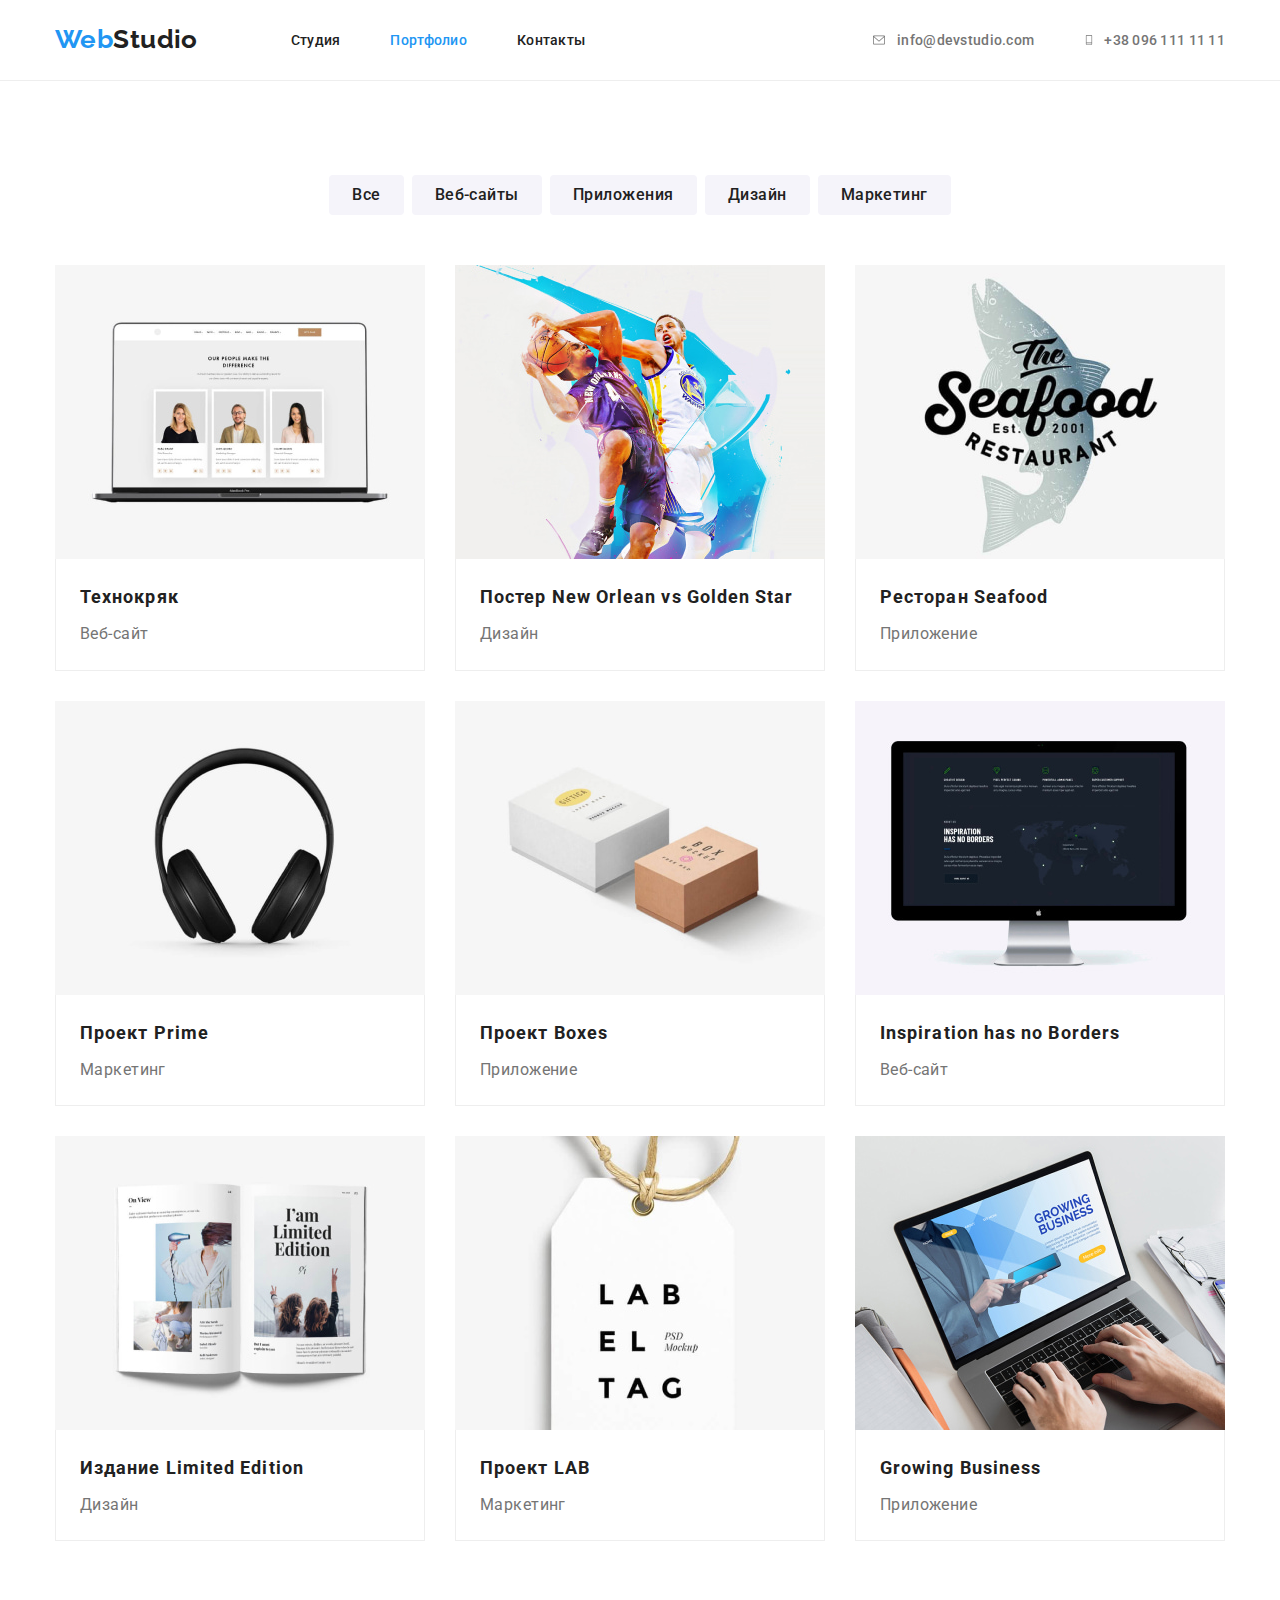
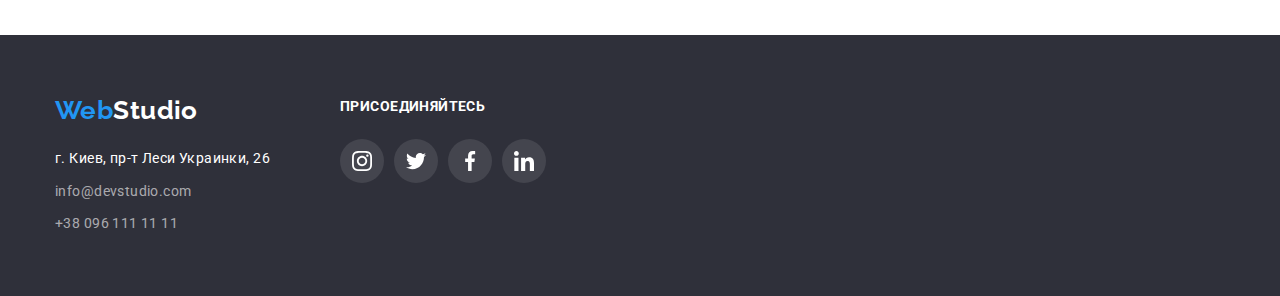
==== portfolio.html @ f3991563 "Добавляет, изменяет стили" ====
<!DOCTYPE html>
<html lang="ru">

<head>
  <meta charset="UTF-8" />
  <meta http-equiv="X-UA-Compatible" content="IE=edge" />
  <meta name="description" content="WebStudio, г. Киев, пр-т Леси Украинки, 26" />
  <meta name="viewport" content="width=device-width, initial-scale=1.0" />
  <title>Document</title>
  <link rel="preconnect" href="https://fonts.googleapis.com">
  <link rel="preconnect" href="https://fonts.gstatic.com" crossorigin>
  <link
    href="https://fonts.googleapis.com/css2?family=Oleo+Script&family=Raleway:wght@700&family=Roboto:wght@400;500;700;900&display=swap"
    rel="stylesheet">
  <link rel="stylesheet"
    href="https://cdnjs.cloudflare.com/ajax/libs/modern-normalize/1.1.0/modern-normalize.min.css" />
  <link rel="stylesheet" href="./css/styles.css" />
</head>

<body>
  <!--Header -->
  <header class="page-header">
    <div class="container header">
      <nav class="main-nav">
        <a href=" ./index.html" class="logo"><span class="accent">Web</span>Studio</a>
        <ul class="site-nav">
          <li class="item">
            <a href="./index.html" class="link">Студия</a>
          </li>

          <li class="item">
            <a href="./portfolio.html" class="link current">Портфолио</a>
          </li>

          <li class="item"><a href="" class="link">Контакты</a></li>
        </ul>
      </nav>
      <ul class="contacts-header">
        <li class="item">
          <a href="mailto:info@devstudio.com" class="button">
            <svg class="icon-e-mail" width="16" height="12">
              <use href="./images/icons.svg#e-mail">
              </use>
            </svg>
            info@devstudio.com</a>
        </li>

        <li class="item">
          <a href="tel:+380961111111" class="button">
            <svg class="icon-mobile" width="10" height="16">
              <use href="./images/icons.svg#mobile">
              </use>
            </svg>
            +38 096 111 11 11</a>
        </li>
      </ul>
    </div>
  </header>

  <main class="page-main">
    <!-- Portfolio -->
    <section class="section portfolio">
      <div class="container">
        <h1 class="portfolio-title visually-hidden">Портфолио</h1>
        <div class="button">
          <ul class="button-list">
            <li class="button-item">
              <button type="button" class="button-portfolio">Все</button>
            </li>

            <li class="button-item">
              <button type="button" class="button-portfolio">
                Веб-сайты
              </button>
            </li>

            <li class="button-item">
              <button type="button" class="button-portfolio">
                Приложения
              </button>

            </li>

            <li class="button-item">
              <button type="button" class="button-portfolio">
                Дизайн
              </button>
            </li>

            <li class="button-item">
              <button type="button" class="button-portfolio">
                Маркетинг
              </button>
            </li>
          </ul>
        </div>

        <div class="card-set">
          <ul class="card-set-list">
            <li class="item">
              <a href="" class="link">
                <img src="./images/portfolio/texnokryak.jpg" alt="Ноутбук" width="370" />
                <div class="card-content">
                  <h2 class="title">Технокряк</h2>
                  <p class="text">Веб-сайт</p>
                </div>
              </a>
            </li>

            <li class="item">
              <a href="" class="link">
                <img src="./images/portfolio/poster.jpg" alt="Игра баскетболистов" width="370" />
                <div class="card-content">
                  <h2 class="title">Постер New Orlean vs Golden Star</h2>
                  <p class="text">Дизайн</p>
                </div>
              </a>
            </li>

            <li class="item">
              <a href="" class="link">
                <img src="./images/portfolio/restoran.jpg" alt="Название ресторана" width="370" />
                <div class="card-content">
                  <h2 class="title">Ресторан Seafood</h2>
                  <p class="text">Приложение</p>
                </div>
              </a>
            </li>

            <li class="item">
              <a href="" class="link">
                <img src="./images/portfolio/prime.jpg" alt="Наушники" width="370" />
                <div class="card-content">
                  <h2 class="title">Проект Prime</h2>
                  <p class="text">Маркетинг</p>
                </div>
              </a>
            </li>

            <li class="item">
              <a href="" class="link">
                <img src="./images/portfolio/box.jpg" alt="Две картонные коробочки" width="370" />
                <div class="card-content">
                  <h2 class="title">Проект Boxes</h2>
                  <p class="text">Приложение</p>
                </div>
              </a>
            </li>

            <li class="item">
              <a href="" class="link">
                <img src="./images/portfolio/monitor.jpg" alt="Монитор" width="370" />
                <div class="card-content">
                  <h2 lang="en" class="title">Inspiration has no Borders</h2>
                  <p class="text">Веб-сайт</p>
                </div>
              </a>
            </li>

            <li class="item">
              <a href="" class="link">
                <img src="./images/portfolio/book-edition.jpg" alt="Разворот книги" width="370" />
                <div class="card-content">
                  <h2 class="title">Издание Limited Edition</h2>
                  <p class="text">Дизайн</p>
                </div>
              </a>
            </li>

            <li class="item">
              <a href="" class="link">
                <img src="./images/portfolio/lab.jpg" alt="Бирка" width="370" />
                <div class="card-content">
                  <h2 class="title">Проект LAB</h2>
                  <p class="text">Маркетинг</p>
                </div>
              </a>

            </li>

            <li class="item">
              <a href="" class="link">
                <img src="./images/portfolio/growing-business.jpg" alt="Ноутбук" width="370" />
                <div class="card-content">
                  <h2 lang="en" class="title">Growing Business</h2>
                  <p class="text">Приложение</p>
                </div>
              </a>
            </li>
          </ul>
        </div>

      </div>
    </section>
  </main>

  <footer class="page-footer">
    <div class="container footer">
      <div class="address">
        <a href="./index.html" class="logo"><span class="accent">Web</span>Studio</a>
        <address>
          <ul class="contacts-list">
            <li class="contacts-item">
              <a href="https://goo.gl/maps/qNfpDweSDdGhbFdq7" target="_blank" rel="noopener noreferrer"
                title="Поисковая система Google" class="link">г. Киев, пр-т Леси Украинки, 26</a>
            </li>

            <li class="contacts-item">
              <a href="mailto:info@devstudio.com" class="button">info@devstudio.com</a>
            </li>

            <li class="contacts-item">
              <a href="tel:+380961111111" class="button">+38 096 111 11 11</a>
            </li>
          </ul>
        </address>
      </div>
      <div class="join">
        <b>Присоединяйтесь</b>
        <ul class="social-list">
          <li class="social-item"><a href="https://www.instagram.com" class="link">
              <svg class="icon-instagram">
                <use href="./images/icons.svg#instagram"></use>
              </svg>
            </a></li>

          <li class="social-item"><a href="https://www.twitter.com" class="link">
              <svg class="icon-twitter">
                <use href="./images/icons.svg#twitter"></use>
              </svg>
            </a></li>

          <li class="social-item"><a href="https://www.facebook.com" class="link">
              <svg class="icon-facebook">
                <use href="./images/icons.svg#facebook"></use>
              </svg>
            </a></li>

          <li class="social-item"><a href="https://www.linkedin.com" class="link">
              <svg class="icon-linkedin">
                <use href="./images/icons.svg#linkedin"></use>
              </svg>
            </a></li>

        </ul>
      </div>
    </div>
  </footer>
</body>

</html>
---- css/styles.css ----
/* Styles for index.html */

:root {
  --primary-text-color: #757575;
  --title-text-color: #212121;
  --contacts-text-color: rgba(255, 255, 255, 0.6);
  --primary-white-color: #ffffff;

  --accent-color: #2196f3;
  --primary-button-accent-color: #188CE8;

  --hero-background-color: #c4c4c4;
  --secondary-background-color: #f5f4fa;
  --header-footer-background-color: #2f303a;

  --primary-button-shadow: 0px 4px 4px rgba(0, 0, 0, 0.15);
  --portfolio-button-shadow: 0px 3px 1px rgba(0, 0, 0, 0.1), 0px 1px 2px rgba(0, 0, 0, 0.08), 0px 2px 2px rgba(0, 0, 0, 0.12);

  --card-set-gap: 30px;
  --card-set-border-color: #eeeeee;

  --team-card-shadow: 0px 1px 3px rgba(0, 0, 0, 0.12), 0px 1px 1px rgba(0, 0, 0, 0.14), 0px 2px 1px rgba(0, 0, 0, 0.2);

  --portfolio-card-shadow: 0px 1px 1px rgba(0, 0, 0, 0.12), 0px 4px 4px rgba(0, 0, 0, 0.06), 1px 4px 6px rgba(0, 0, 0, 0.16);

  --icon-social-color: #afb1b8;
  --icon-social-background-color: rgba(255, 255, 255, 0.1);
}

html {
  box-sizing: border-box;
}

*,
*::before,
*::after {
  inherit;
}

body {
  background-color: var(--primary-white-color);
  color: var(--primary-text-color);
  font-family: Roboto, sans-serif;
  font-size: 14px;
  line-height: 1.71;
  letter-spacing: 0.03em;
}

h1,
h2,
h3,
h4,
h5,
h6,
p {
  margin: 0;
  padding: 0;
}

ul {
  margin: 0;
  padding: 0;
  list-style: none;
}

img {
  display: block;
  max-width: 100%;
  height: auto;
}

.container {
  width: 1200px;
  margin-left: auto;
  margin-right: auto;
  padding-left: 15px;
  padding-right: 15px;
}

.logo {
  color: var(--title-text-color);
  font-family: Raleway, sans-serif;
  font-weight: 700;
  font-size: 26px;
  line-height: 1.19;
  text-decoration: none;
}

.logo .accent {
  color: var(--accent-color);
}

.logo:hover,
.logo:focus,
.page-footer .logo:hover,
.page-footer .logo:focus {
  color: var(--accent-color);
}


/* Page-header */

.page-header {
  border-bottom: 1px solid var(--card-set-border-color);
}

.container.header {
  display: flex;
  align-items: center;
}

.main-nav {
  display: flex;
  align-items: center;
}

.main-nav .logo {
  padding-top: 24px;
  padding-bottom: 25px;
}

/* Site-nav and Contacts-header */

.site-nav .link,
.contacts-header .button {
  font-weight: 500;
  line-height: 1.17;
  letter-spacing: 0.02em;
}

.site-nav .link:hover,
.site-nav .link:focus,
.site-nav .link.current,
.contacts-header .button:hover,
.contacts-header .button:focus {
  color: var(--accent-color);
}

/* Site-nav */

.site-nav {
  display: flex;
  margin-left: 93px;
}

.site-nav .link {
  display: block;
  padding-top: 32px;
  padding-bottom: 32px;

  color: var(--title-text-color);
  text-decoration: none;
}

.site-nav .item+.item {
  margin-left: 50px;
}

/* Contacts-header */

.contacts-header {
  display: flex;
  margin-left: auto;
}

.contacts-header .button {
  display: flex;
  align-items: center;
  padding-top: 32px;
  padding-bottom: 32px;

  color: var(--primary-text-color);
  text-decoration: none;
}

.icon-e-mail,
.icon-mobile {
  margin-right: 10px;
  fill: currentColor;
}

.contacts-header .item+.item {
  margin-left: 50px;
}


/* Hero */

.section.hero {
  padding-top: 0;
  padding-bottom: 0;
  justify-content: center;
  text-align: center;
}

.overlay {
  max-width: 1600px;
  height: 600px;
  padding-top: 200px;
  padding-bottom: 200px;
  padding-right: 452px;
  padding-left: 452px;
  margin-left: auto;
  margin-right: auto;
  background-color: var(--hero-background-color);
  background-image: linear-gradient(rgba(47, 48, 58, 0.4), rgba(47, 48, 58, 0.4)),
    url('../images/studio/hero.jpg');
  background-size: contain;
  background-repeat: no-repeat;
  background-position: center;
}

.hero-title {
  margin-bottom: 30px;

  color: var(--primary-white-color);
  font-weight: 900;
  font-size: 44px;
  line-height: 1.36;
  letter-spacing: 0.06em;
  text-transform: uppercase;
}

/* Button */

button {
  display: inline-block;
  border: 1px solid transparent;
  border-radius: 4px;
  font-family: inherit;
  cursor: pointer;
}

.primary-button {
  padding: 10px 32px;
  min-width: 200px;
  box-shadow: var(--primary-button-shadow);

  color: var(--primary-white-color);
  background-color: var(--accent-color);
  font-weight: 700;
  font-size: 16px;
  line-height: 1.88;
  letter-spacing: 0.06em;
}

.primary-button:hover,
.primary-button:focus {
  color: var(--primary-white-color);
  background-color: var(--primary-button-accent-color);
}

/* Section */

.section {
  padding-top: 94px;
  padding-bottom: 94px;
}

.section-title {
  margin-bottom: 50px;

  color: var(--title-text-color);
  font-size: 36px;
  line-height: 1.17;
  text-align: center;
}

/* Features and Our team*/

.features-list .title,
.team-list .title {
  margin-bottom: 10px;

  color: var(--title-text-color);
}

/* Features and Portfolio*/

.section-title.visually-hidden,
.portfolio-title.visually-hidden {
  position: absolute;
  width: 1px;
  height: 1px;
  margin: -1px;
  border: 0;
  padding: 0;
  white-space: nowrap;
  clip-path: inset(100%);
  clip: rect(0 0 0 0);
  overflow: hidden;
}

/* Features */

.features-list {
  display: flex;
  flex-wrap: wrap;
}

.features-item {
  width: calc((100% - 90px) / 4);
}

.features-list .features-item+.features-item {
  margin-left: 30px;
}

.features-item .icon {
  display: flex;
  height: 120px;
  margin-bottom: 30px;
  align-items: center;
  justify-content: center;
  background-color: var(--secondary-background-color);
  border-radius: 4px;
}

.features-item .icon-antenna,
.features-item .icon-clock,
.features-item .icon-diagram,
.features-item .icon-astronaut {
  width: 70px;
  height: 70px;
}

.features-item .title {
  line-height: 1.17;
  text-transform: uppercase;
}

.features-item .text {
  margin-bottom: 0;
}

/* Functions  */

.section.functions {
  padding-top: 0;
}

.functions-list {
  display: flex;
  flex-wrap: wrap;
}

.functions-item {
  width: calc((100% - 60px) / 3);
}

.functions-list .functions-item+.functions-item {
  margin-left: 30px;
}

/* Our team */

.section.team {
  background-color: var(--secondary-background-color);
}

.team-list {
  display: flex;
  flex-wrap: wrap;
}

.team-list .title {
  margin-bottom: 10px;

  font-weight: 500;
}

.team-item .title,
.team-item .text {
  font-size: 16px;
  line-height: 1.19;
}

.team-item .text {
  margin-bottom: 16px;
}

.team-item {
  width: calc((100% - 90px) / 4);
  text-align: center;

  background-color: var(--primary-white-color);
  box-shadow: var(--team-card-shadow);
  border-radius: 0px 0px 4px 4px;
}

.team-list .team-item+.team-item {
  margin-left: 30px;
}

.team-card-content {
  padding-top: 30px;
  padding-bottom: 30px;
}

.social-list {
  display: flex;
  justify-content: center;
}

.social-list .social-item+.social-item {
  margin-left: 10px;
}

.social-list .link {
  display: flex;
  justify-content: center;
  align-items: center;
  width: 44px;
  height: 44px;
  border-radius: 50%;
  color: var(--icon-social-color);
}

.social-list .link:hover,
.social-list .link:focus {
  color: var(--primary-white-color);
  background-color: var(--accent-color);
}

.icon-instagram,
.icon-twitter,
.icon-facebook,
.icon-linkedin {
  width: 20px;
  height: 20px;
  fill: currentColor;
}

/* Clients */

.clients-list {
  display: flex;
  flex-wrap: wrap;
}

.clients-item {
  width: calc((100% - 150px) / 6);
}

.clients-list .link {
  display: flex;
  justify-content: center;
  align-items: center;
  height: 92px;
  color: var(--icon-social-color);
  border: 1px solid var(--icon-social-color);
  border-radius: 4px;
}

.logo-client {
  width: 106px;
  height: 60px;
  fill: currentColor;
}

.clients-list .link:hover,
.clients-list .link:focus {
  color: var(--accent-color);
  border-color: var(--accent-color);
}

.clients-list .clients-item+.clients-item {
  margin-left: 30px;
}

/* Footer */

.page-footer .logo {
  color: var(--primary-white-color);
}

.page-footer {
  background: var(--header-footer-background-color);
}

.page-footer {
  padding-top: 60px;
  padding-bottom: 60px;
}

address {
  font-style: normal;
  margin-top: 20px;
}

.contacts-item .link {
  color: var(--primary-white-color);
  text-decoration: none;
}

.contacts-item .button {
  color: var(--contacts-text-color);
  text-decoration: none;
}

.contacts-item .link:hover,
.contacts-item .link:focus,
.contacts-item .button:hover,
.contacts-item .button:focus {
  color: var(--accent-color);
}

.contacts-list .contacts-item+.contacts-item {
  margin-top: 9px;
}

.container.footer {
  display: flex;
}

/* Присоединяйтесь */

b {
  text-transform: uppercase;
  color: var(--primary-white-color);
}

.join {
  margin-left: 70px;
}

.join .social-list {
  margin-top: 20px;
}

footer .social-list .link {
  color: var(--primary-white-color);
  background-color: var(--icon-social-background-color);
}

footer .social-list .link:hover,
footer .social-list .link:focus {
  background-color: var(--accent-color);
}



/* Styles for Portfolio */

.portfolio-title {
  color: var(--title-text-color);
}

/*  Button-portfolio  */

.button-portfolio {
  color: var(--title-text-color);
  background-color: var(--secondary-background-color);
  font-weight: 500;
  font-size: 16px;
  line-height: 1.63;
  letter-spacing: 0.03em;
}

.button-portfolio:hover,
.button-portfolio:focus {
  color: var(--primary-white-color);
  background-color: var(--accent-color);
  box-shadow: var(--portfolio-button-shadow);
}

.button-list {
  display: flex;
  justify-content: center;
  margin-bottom: 50px;
}

.button-portfolio {
  padding: 6px 22px;
  min-width: 73px;
}

.button-list .button-item+.button-item {
  margin-left: 8px;
}

/* Card-set-portfolio */

.card-set .link {
  display: block;
  text-decoration: none;
}

.card-set .title {
  margin-bottom: 4px;

  color: var(--title-text-color);
  font-size: 18px;
  line-height: 2;
  letter-spacing: 0.06em;
}

.card-set .text {
  color: var(--primary-text-color);
  font-size: 16px;
  line-height: 1.88;
}

.card-content {
  padding: 20px 24px;
  border-right: 1px solid var(--card-set-border-color);
  border-bottom: 1px solid var(--card-set-border-color);
  border-left: 1px solid var(--card-set-border-color);
}

.card-set-list {
  display: flex;
  flex-wrap: wrap;
  margin-left: calc(-1 * var(--card-set-gap));
  margin-top: calc(-1 * var(--card-set-gap));
}

.card-set .item {
  flex-basis: calc(100% / 3 - var(--card-set-gap));
  margin-left: var(--card-set-gap);
  margin-top: var(--card-set-gap);
}

.card-set .item:hover,
.card-set .item:focus {
  box-shadow: var(--portfolio-card-shadow);
}
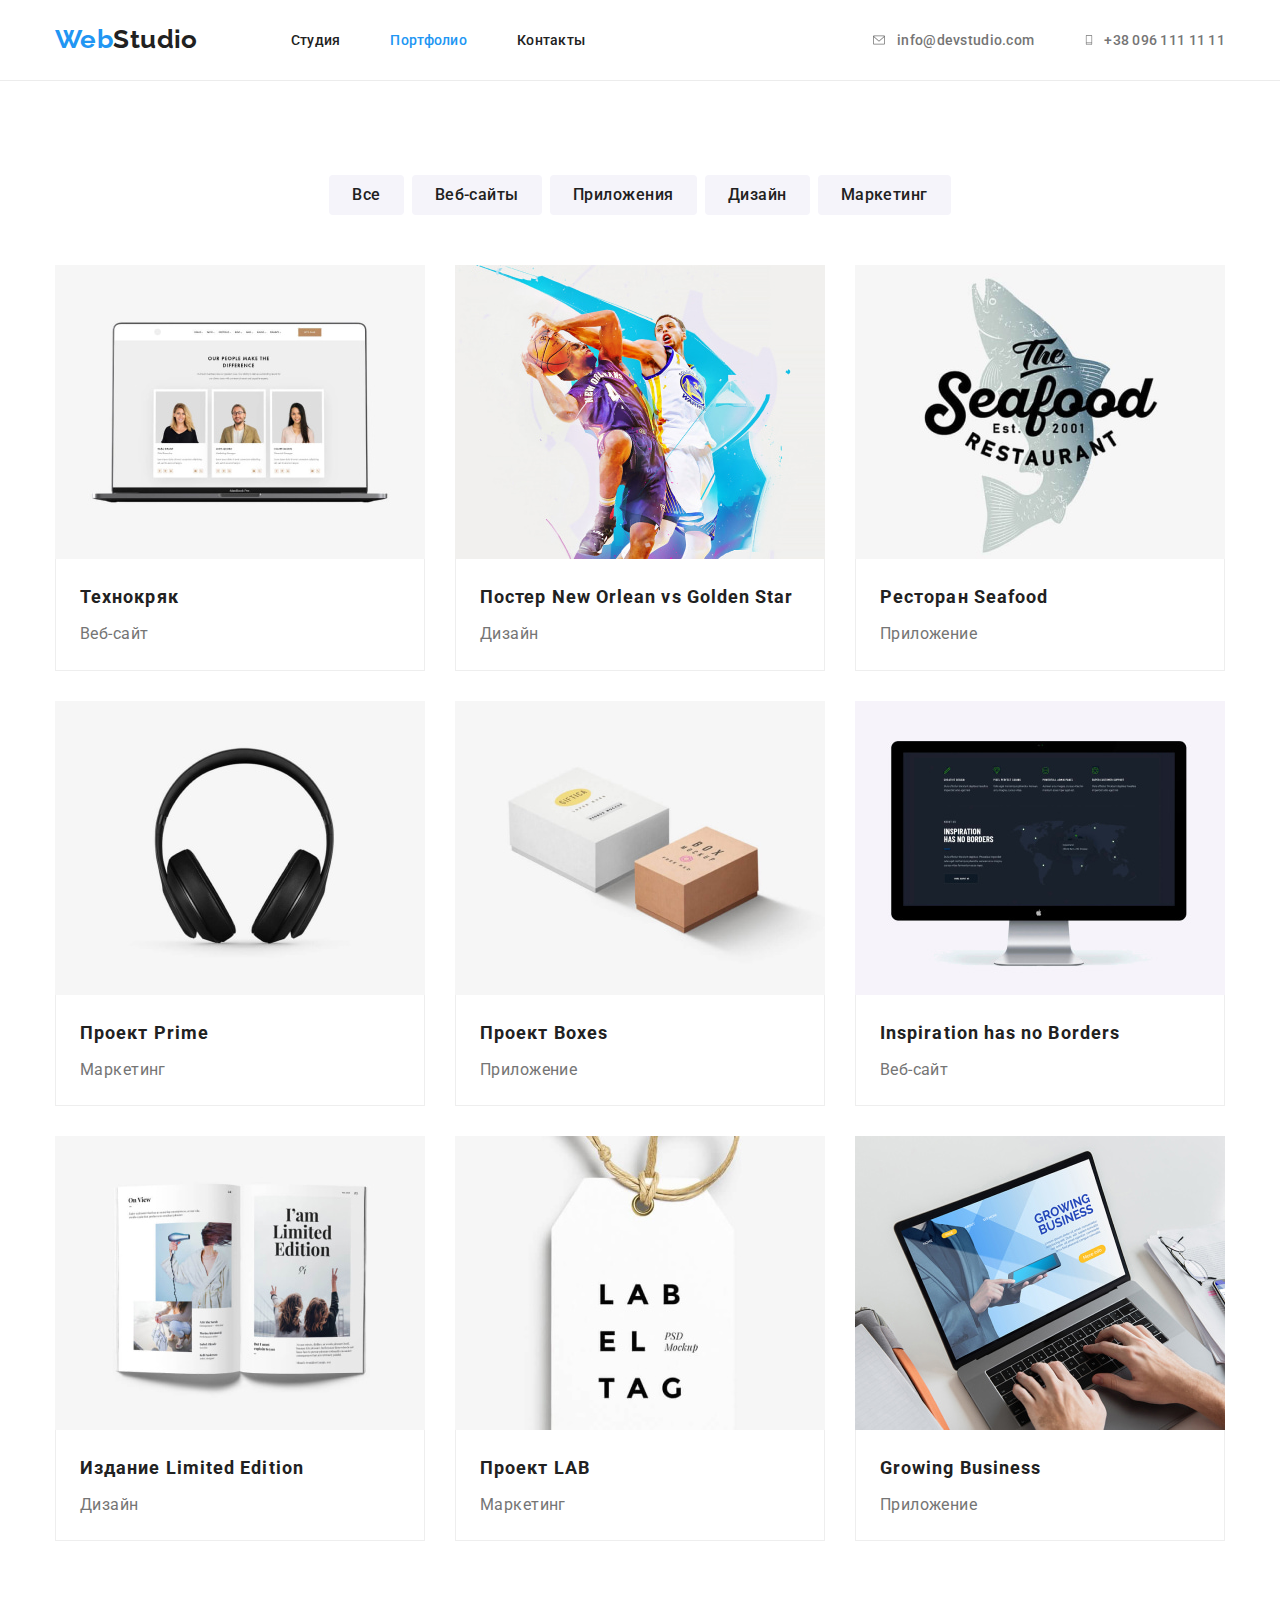
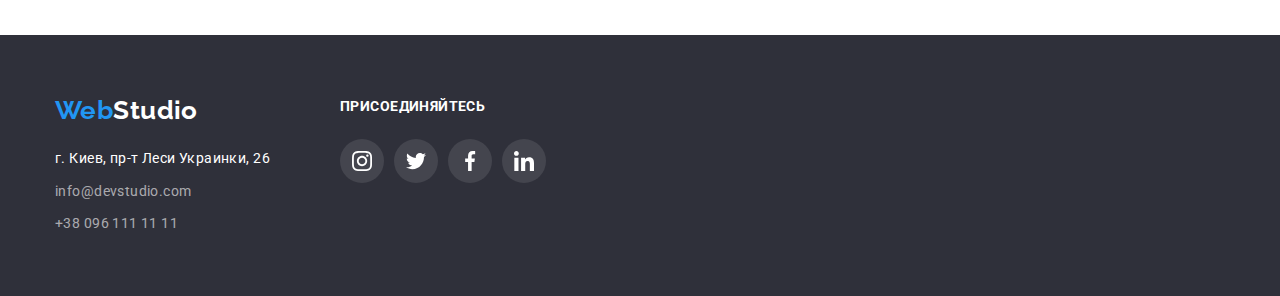
==== commit 336b3894: "Задает размеры иконок" ====
--- a/portfolio.html
+++ b/portfolio.html
@@ -219,25 +219,25 @@
         <b>Присоединяйтесь</b>
         <ul class="social-list">
           <li class="social-item"><a href="https://www.instagram.com" class="link">
-              <svg class="icon-instagram">
+              <svg class="icon-instagram" width="20" height="20">
                 <use href="./images/icons.svg#instagram"></use>
               </svg>
             </a></li>
 
           <li class="social-item"><a href="https://www.twitter.com" class="link">
-              <svg class="icon-twitter">
+              <svg class="icon-twitter" width="20" height="20">
                 <use href="./images/icons.svg#twitter"></use>
               </svg>
             </a></li>
 
           <li class="social-item"><a href="https://www.facebook.com" class="link">
-              <svg class="icon-facebook">
+              <svg class="icon-facebook" width="20" height="20">
                 <use href="./images/icons.svg#facebook"></use>
               </svg>
             </a></li>
 
           <li class="social-item"><a href="https://www.linkedin.com" class="link">
-              <svg class="icon-linkedin">
+              <svg class="icon-linkedin" width="20" height="20">
                 <use href="./images/icons.svg#linkedin"></use>
               </svg>
             </a></li>
--- a/css/styles.css
+++ b/css/styles.css
@@ -17,6 +17,8 @@
   --portfolio-button-shadow: 0px 3px 1px rgba(0, 0, 0, 0.1), 0px 1px 2px rgba(0, 0, 0, 0.08), 0px 2px 2px rgba(0, 0, 0, 0.12);
 
   --card-set-gap: 30px;
+
+  --header-border-color: #ececec;
   --card-set-border-color: #eeeeee;
 
   --team-card-shadow: 0px 1px 3px rgba(0, 0, 0, 0.12), 0px 1px 1px rgba(0, 0, 0, 0.14), 0px 2px 1px rgba(0, 0, 0, 0.2);
@@ -101,7 +103,7 @@
 /* Page-header */
 
 .page-header {
-  border-bottom: 1px solid var(--card-set-border-color);
+  border-bottom: 1px solid var(--header-border-color);
 }
 
 .container.header {
@@ -117,6 +119,7 @@
 .main-nav .logo {
   padding-top: 24px;
   padding-bottom: 25px;
+  а
 }
 
 /* Site-nav and Contacts-header */
@@ -316,14 +319,6 @@
   border-radius: 4px;
 }
 
-.features-item .icon-antenna,
-.features-item .icon-clock,
-.features-item .icon-diagram,
-.features-item .icon-astronaut {
-  width: 70px;
-  height: 70px;
-}
-
 .features-item .title {
   line-height: 1.17;
   text-transform: uppercase;
@@ -426,8 +421,6 @@
 .icon-twitter,
 .icon-facebook,
 .icon-linkedin {
-  width: 20px;
-  height: 20px;
   fill: currentColor;
 }
 
@@ -453,8 +446,6 @@
 }
 
 .logo-client {
-  width: 106px;
-  height: 60px;
   fill: currentColor;
 }
 
@@ -537,8 +528,6 @@
 footer .social-list .link:focus {
   background-color: var(--accent-color);
 }
-
-
 
 /* Styles for Portfolio */
 
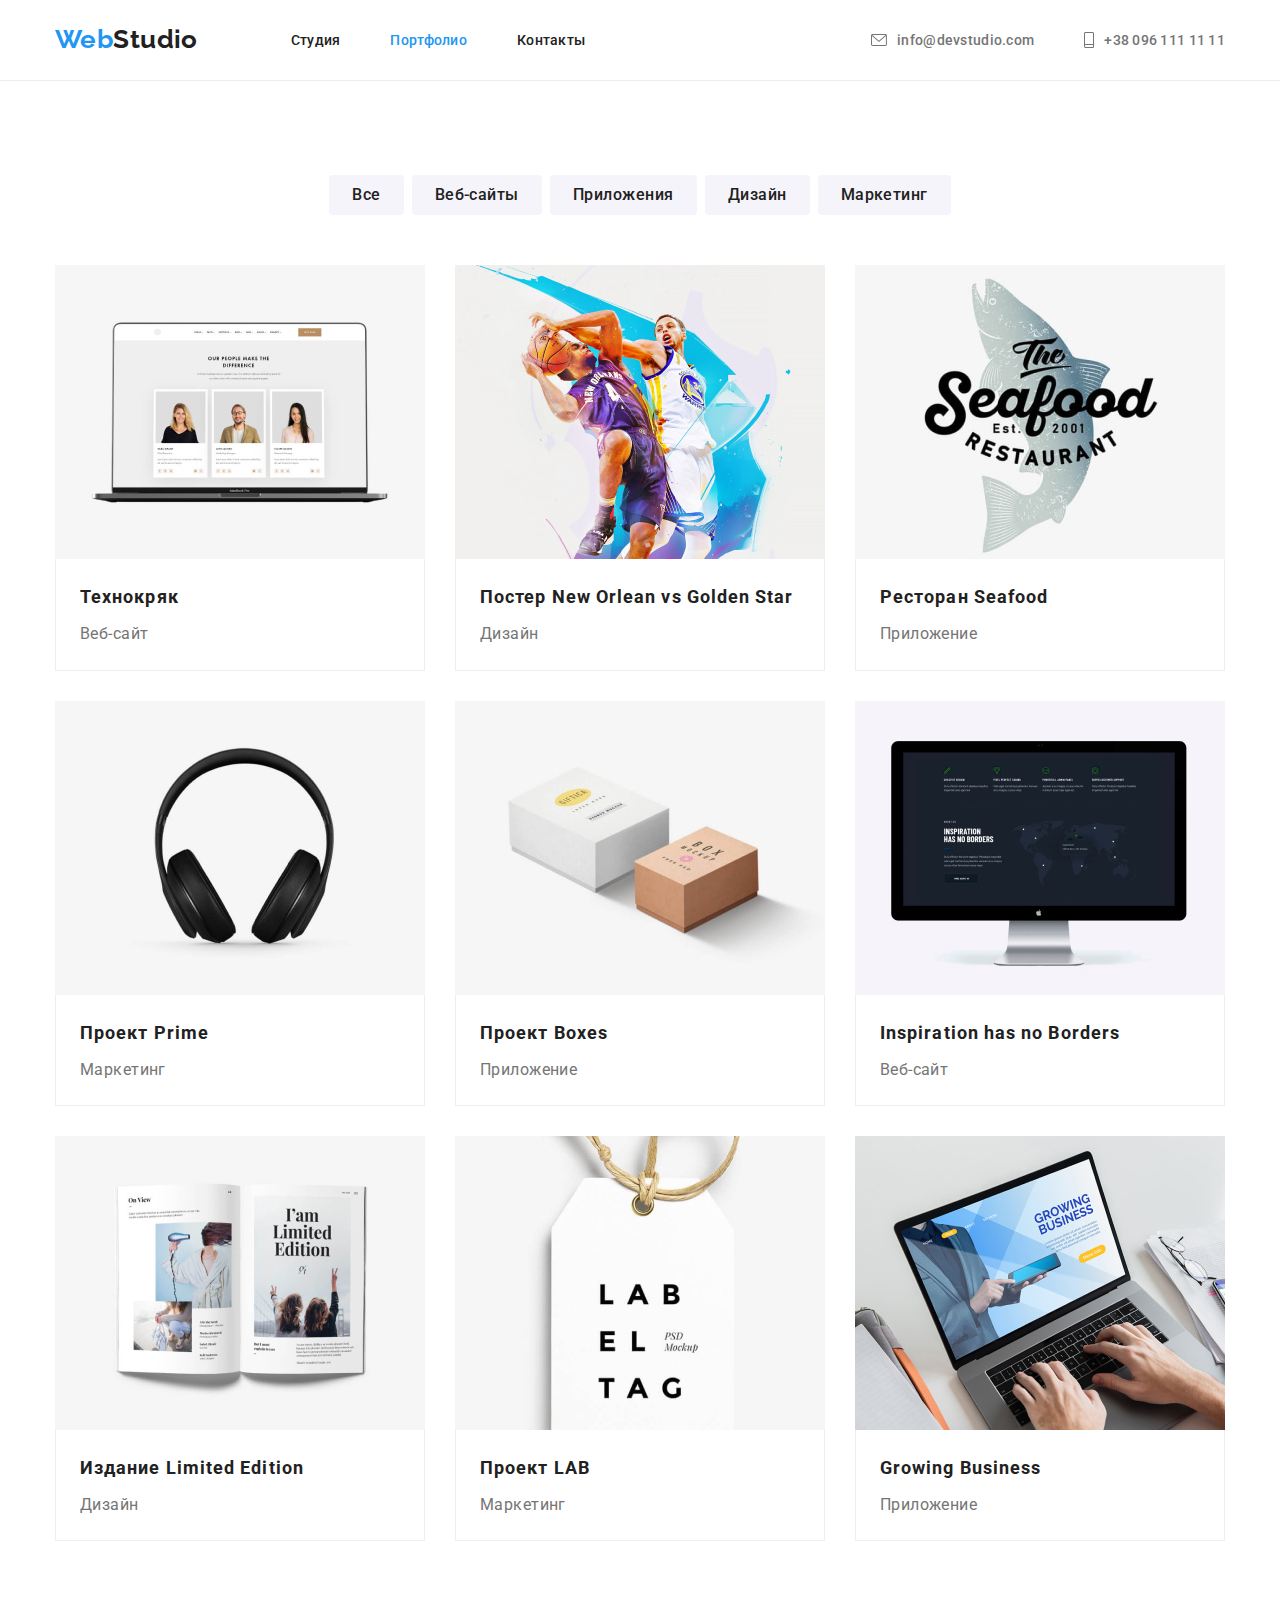
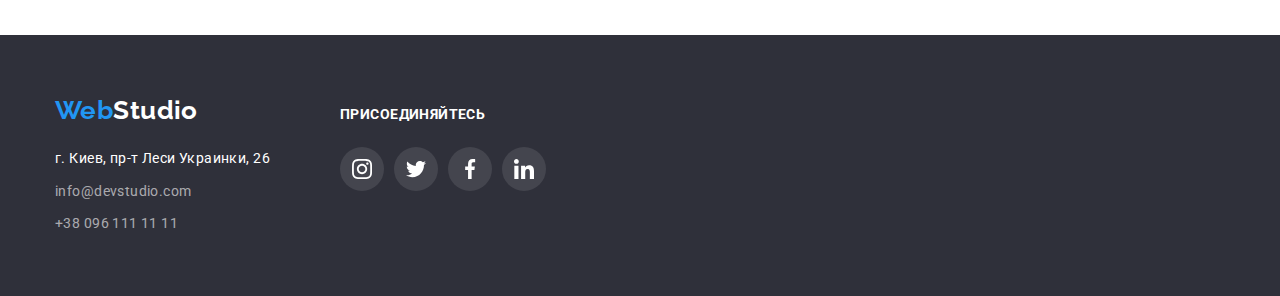
==== commit 24955a4a: "Изменяет стили после проверки" ====
--- a/portfolio.html
+++ b/portfolio.html
@@ -47,8 +47,8 @@
 
         <li class="item">
           <a href="tel:+380961111111" class="button">
-            <svg class="icon-mobile" width="10" height="16">
-              <use href="./images/icons.svg#mobile">
+            <svg class="icon-telefon" width="10" height="16">
+              <use href="./images/icons.svg#telefon">
               </use>
             </svg>
             +38 096 111 11 11</a>
--- a/css/styles.css
+++ b/css/styles.css
@@ -177,7 +177,7 @@
 }
 
 .icon-e-mail,
-.icon-mobile {
+.icon-telefon {
   margin-right: 10px;
   fill: currentColor;
 }
@@ -186,35 +186,27 @@
   margin-left: 50px;
 }
 
-
 /* Hero */
 
 .section.hero {
-  padding-top: 0;
-  padding-bottom: 0;
-  justify-content: center;
-  text-align: center;
-}
-
-.overlay {
   max-width: 1600px;
   height: 600px;
-  padding-top: 200px;
-  padding-bottom: 200px;
-  padding-right: 452px;
-  padding-left: 452px;
-  margin-left: auto;
-  margin-right: auto;
+  padding: 200px 0;
+  margin: 0 auto;
+
   background-color: var(--hero-background-color);
+  text-align: center;
+
   background-image: linear-gradient(rgba(47, 48, 58, 0.4), rgba(47, 48, 58, 0.4)),
     url('../images/studio/hero.jpg');
-  background-size: contain;
+  background-size: cover;
   background-repeat: no-repeat;
   background-position: center;
 }
 
 .hero-title {
-  margin-bottom: 30px;
+  width: 696px;
+  margin: 0 auto;
 
   color: var(--primary-white-color);
   font-weight: 900;
@@ -236,6 +228,7 @@
 
 .primary-button {
   padding: 10px 32px;
+  margin-top: 30px;
   min-width: 200px;
   box-shadow: var(--primary-button-shadow);
 
@@ -320,6 +313,7 @@
 }
 
 .features-item .title {
+  font-size: 14px;
   line-height: 1.17;
   text-transform: uppercase;
 }
@@ -502,6 +496,7 @@
 
 .container.footer {
   display: flex;
+  align-items: baseline;
 }
 
 /* Присоединяйтесь */
@@ -610,7 +605,7 @@
   margin-top: var(--card-set-gap);
 }
 
-.card-set .item:hover,
-.card-set .item:focus {
+.card-set .link:hover,
+.card-set .link:focus {
   box-shadow: var(--portfolio-card-shadow);
 }